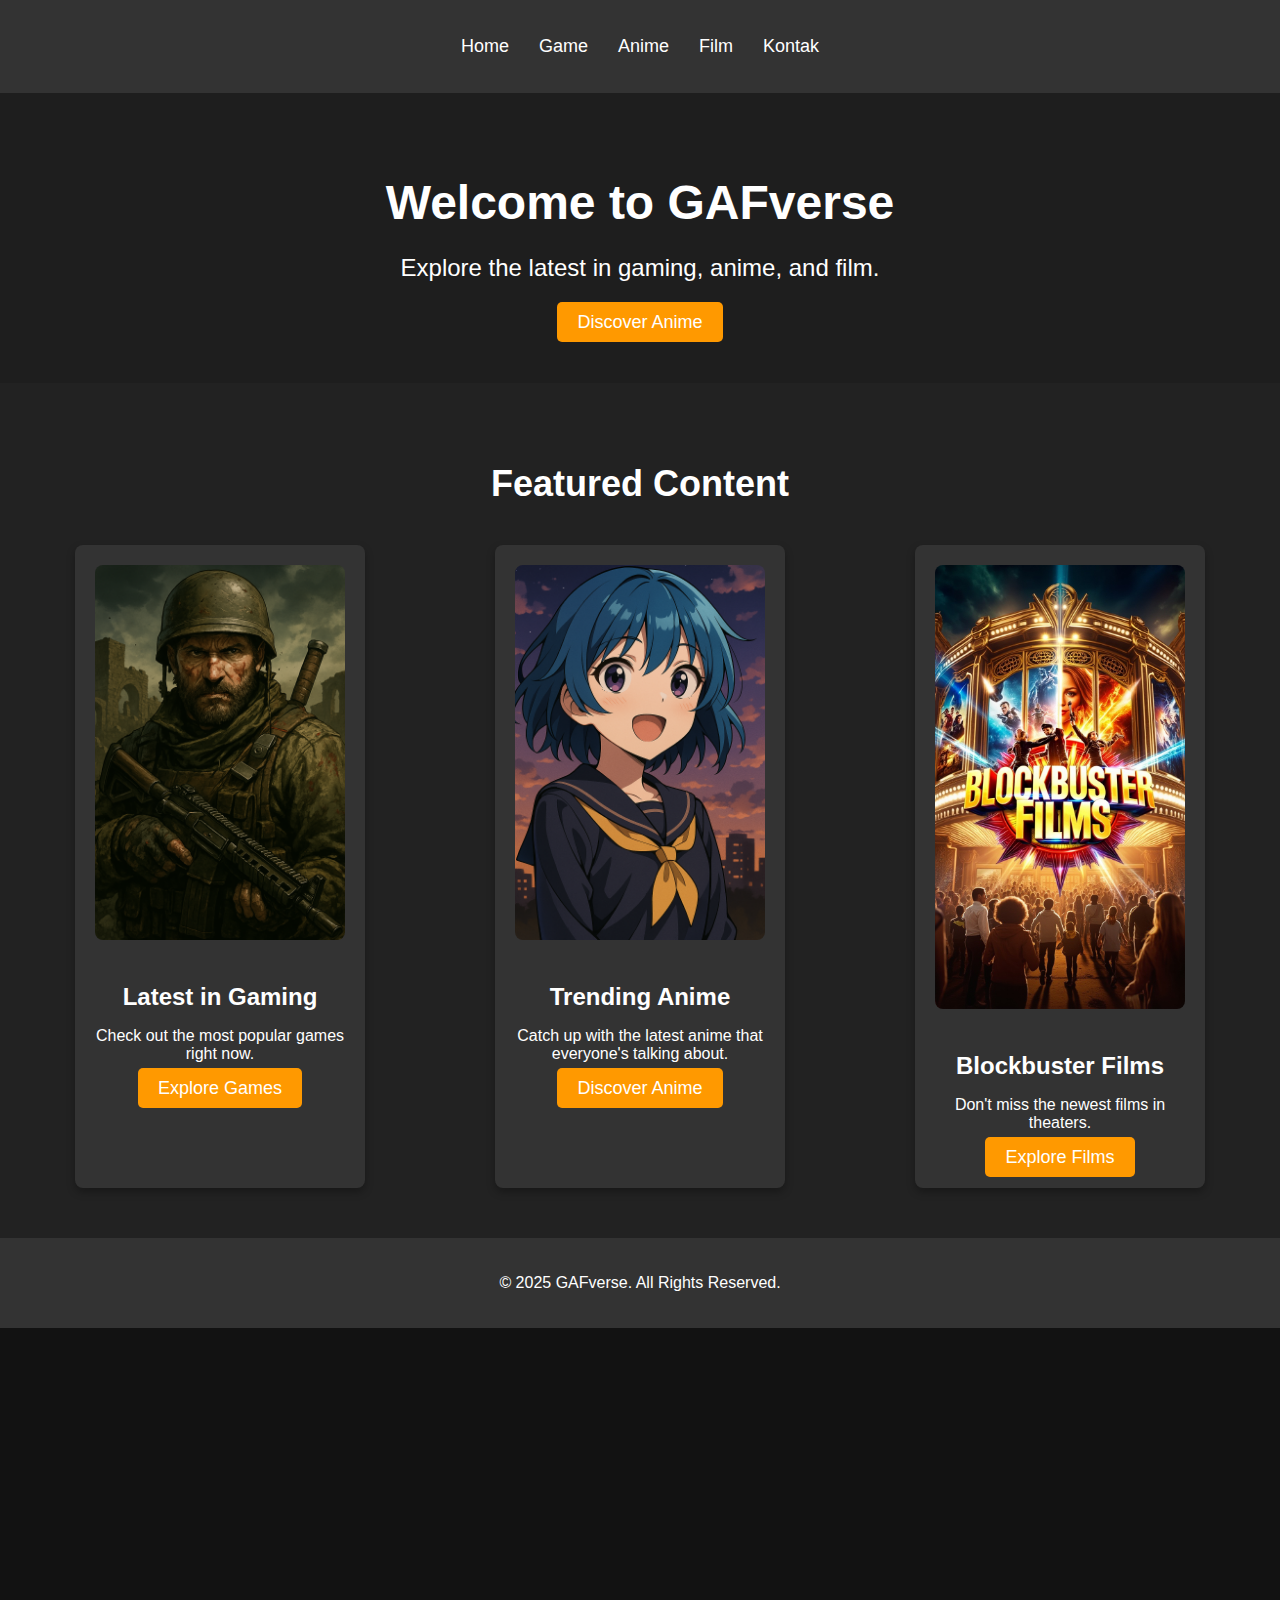
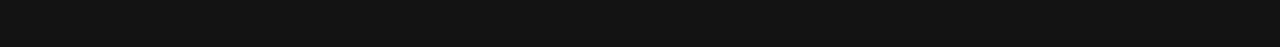
==== index.html @ 5a6e76b9 "Update index.html" ====
<!DOCTYPE html>
<html lang="en">
<head>
    <meta charset="UTF-8">
    <meta name="viewport" content="width=device-width, initial-scale=1.0">
    <title>GAFverse - Home</title>
    <link rel="stylesheet" href="style.css">
</head>
<body>
    <!-- Header -->
    <header>
        <nav>
            <ul>
                <li><a href="index.html">Home</a></li>
                <li><a href="game.html">Game</a></li>
                <li><a href="anime.html">Anime</a></li>
                <li><a href="film.html">Film</a></li>
                <li><a href="kontak.html">Kontak</a></li>
            </ul>
        </nav>
    </header>
    
    <!-- Main Content -->
    <main>
        <section id="hero">
            <div class="hero-content">
                <h1>Welcome to GAFverse</h1>
                <p>Explore the latest in gaming, anime, and film.</p>
                <a href="anime.html" class="btn">Discover Anime</a>
            </div>
        </section>

        <section class="highlight">
            <h2>Featured Content</h2>
            <div class="cards">
                <div class="card">
                    <img src="game-image.jpg" alt="Game Image">
                    <h3>Latest in Gaming</h3>
                    <p>Check out the most popular games right now.</p>
                    <a href="game.html" class="btn">Explore Games</a>
                </div>
                <div class="card">
                    <img src="anime-image.jpg" alt="Anime Image">
                    <h3>Trending Anime</h3>
                    <p>Catch up with the latest anime that everyone's talking about.</p>
                    <a href="anime.html" class="btn">Discover Anime</a>
                </div>
                <div class="card">
                    <img src="film-image.jpg" alt="Film Image">
                    <h3>Blockbuster Films</h3>
                    <p>Don't miss the newest films in theaters.</p>
                    <a href="film.html" class="btn">Explore Films</a>
                </div>
            </div>
        </section>
    </main>

    <!-- Footer -->
    <footer>
        <p>© 2025 GAFverse. All Rights Reserved.</p>
    </footer>
</body>
</html>
<iframe width="560" height="315" src="https://www.youtube.com/embed/1526s" frameborder="0" allowfullscreen></iframe>
---- style.css ----
/* General Styles */
body {
    font-family: 'Arial', sans-serif;
    background-color: #121212;
    color: white;
    margin: 0;
    padding: 0;
}

/* Header */
header {
    background-color: #333;
    padding: 20px;
}

header nav ul {
    list-style: none;
    padding: 0;
    display: flex;
    justify-content: center;
}

header nav ul li {
    margin: 0 15px;
}

header nav ul li a {
    color: white;
    text-decoration: none;
    font-size: 18px;
}

/* Hero Section */
#hero {
    background-color: #1e1e1e;
    padding: 50px;
    text-align: center;
}

#hero h1 {
    font-size: 48px;
    margin-bottom: 20px;
}

#hero p {
    font-size: 24px;
    margin-bottom: 30px;
}

#hero .btn {
    background-color: #ff9900;
    color: white;
    padding: 10px 20px;
    text-decoration: none;
    border-radius: 5px;
    font-size: 18px;
}

#hero .btn:hover {
    background-color: #e68900;
}

/* Highlight Section */
.highlight {
    padding: 50px 20px;
    background-color: #222;
    text-align: center;
}

.highlight h2 {
    font-size: 36px;
    margin-bottom: 40px;
}

.cards {
    display: flex;
    justify-content: space-around;
    gap: 20px;
}

.card {
    background-color: #333;
    padding: 20px;
    width: 250px;
    border-radius: 8px;
    box-shadow: 0 4px 8px rgba(0, 0, 0, 0.3);
}

.card img {
    width: 100%;
    border-radius: 8px;
    margin-bottom: 15px;
}

.card h3 {
    font-size: 24px;
    margin-bottom: 10px;
}

.card p {
    font-size: 16px;
    margin-bottom: 15px;
}

.card .btn {
    background-color: #ff9900;
    color: white;
    padding: 10px 20px;
    text-decoration: none;
    border-radius: 5px;
    font-size: 18px;
}

.card .btn:hover {
    background-color: #e68900;
}

/* Footer */
footer {
    background-color: #333;
    text-align: center;
    padding: 20px;
    color: white;
}
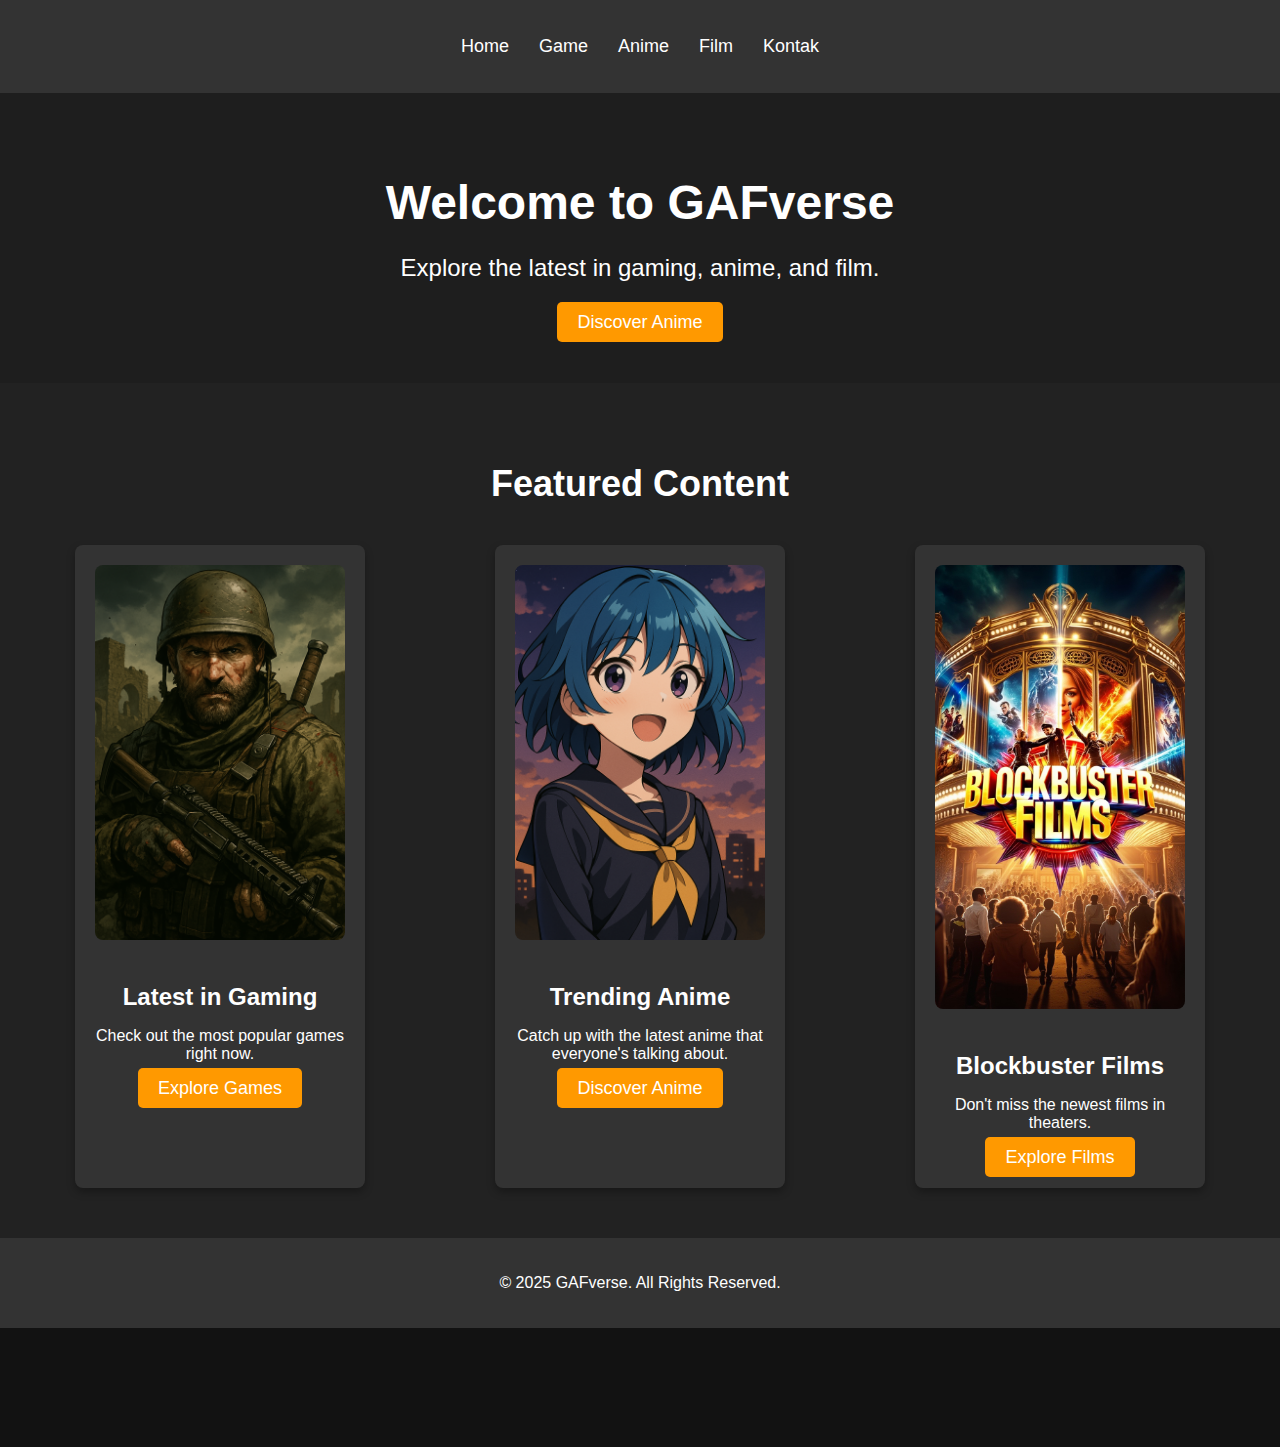
==== commit d43e6f61: "Update index.html" ====
--- a/index.html
+++ b/index.html
@@ -61,4 +61,5 @@
     </footer>
 </body>
 </html>
-<iframe width="560" height="315" src="https://www.youtube.com/embed/1526s" frameborder="0" allowfullscreen></iframe>
+<iframe width="360" height="115" src="https://youtu.be/embed/GJ---G-rcuw" frameborder="0" allowfullscreen></iframe>
+<iframe width="360" height="115" src="https://www.youtube.com/embed/@Ary_C" frameborder="0" allowfullscreen></iframe>
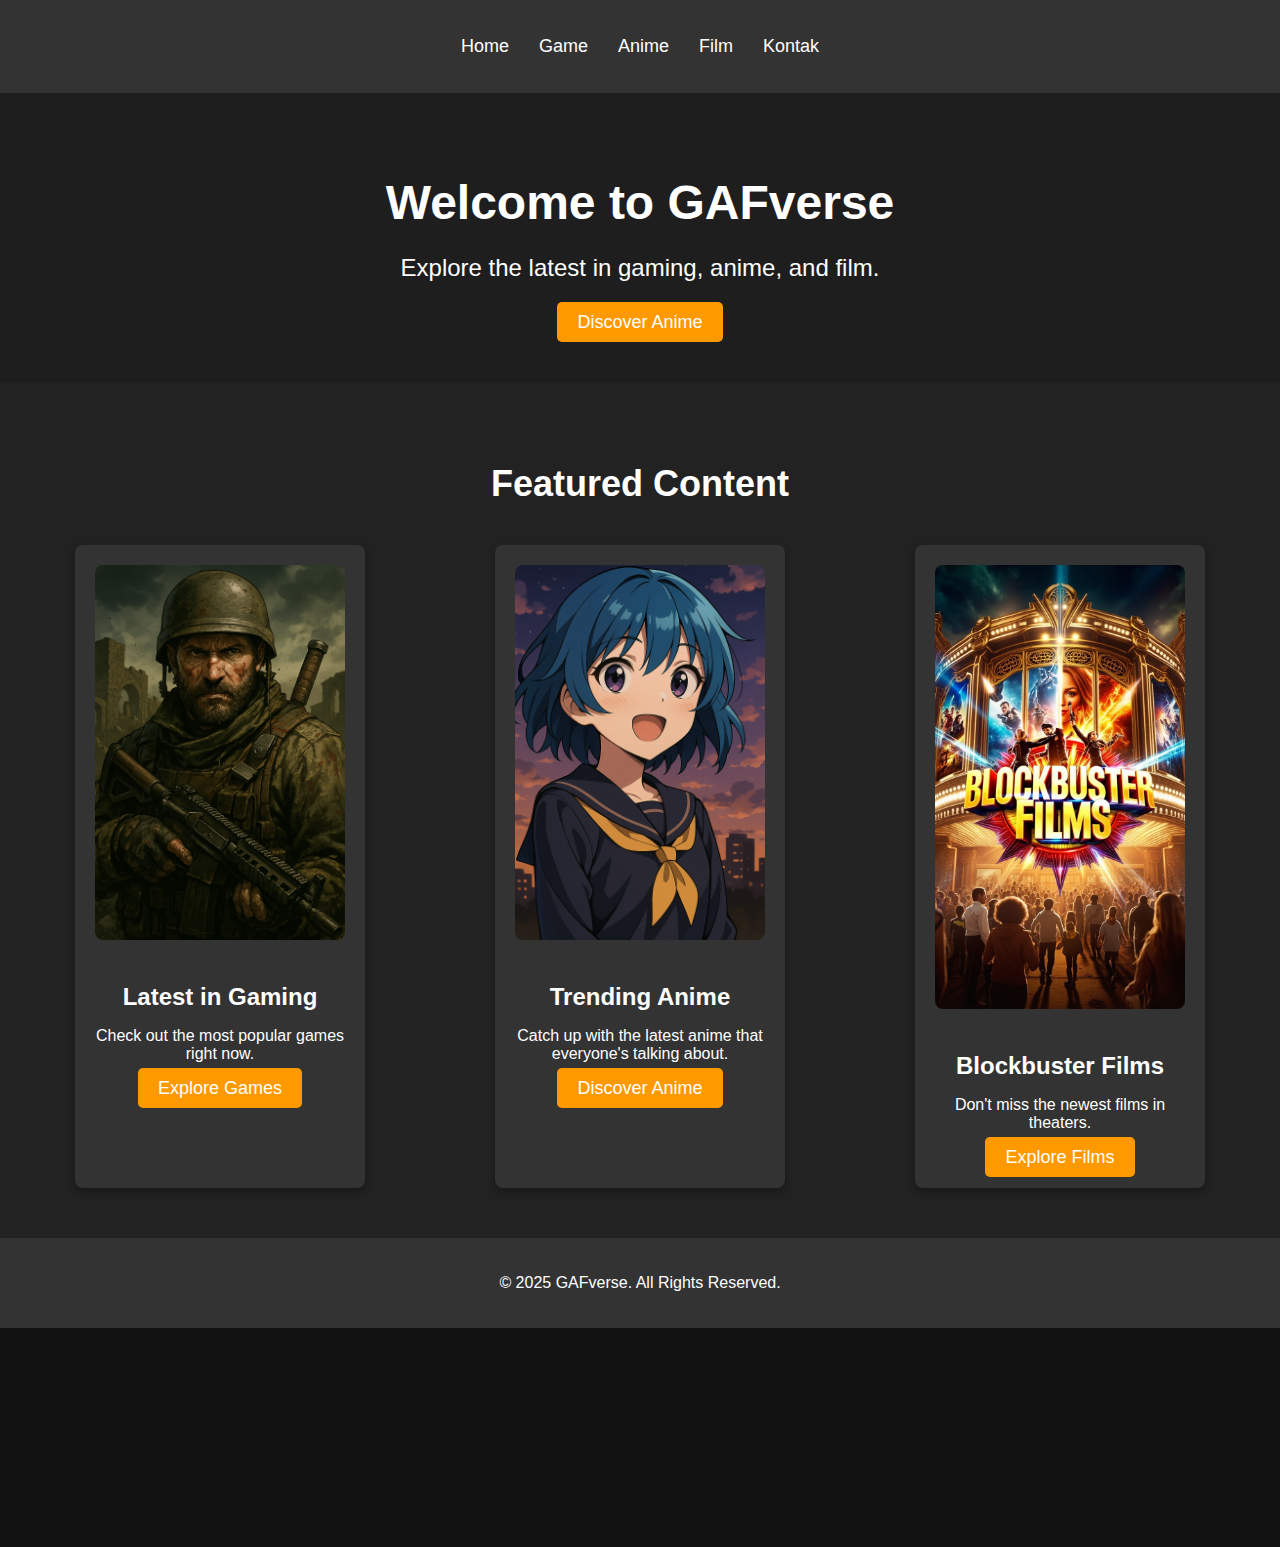
==== commit 9479a545: "Update index.html" ====
--- a/index.html
+++ b/index.html
@@ -61,5 +61,5 @@
     </footer>
 </body>
 </html>
-<iframe width="360" height="115" src="https://youtu.be/embed/GJ---G-rcuw" frameborder="0" allowfullscreen></iframe>
-<iframe width="360" height="115" src="https://www.youtube.com/embed/@Ary_C" frameborder="0" allowfullscreen></iframe>
+<iframe width="460" height="215" src="https://www.youtube.com/embed/GJ---G-rcuw" frameborder="0" allowfullscreen></iframe>
+<iframe width="460" height="215" src="https://www.youtube.com/embed/@Ary_C" frameborder="0" allowfullscreen></iframe>
